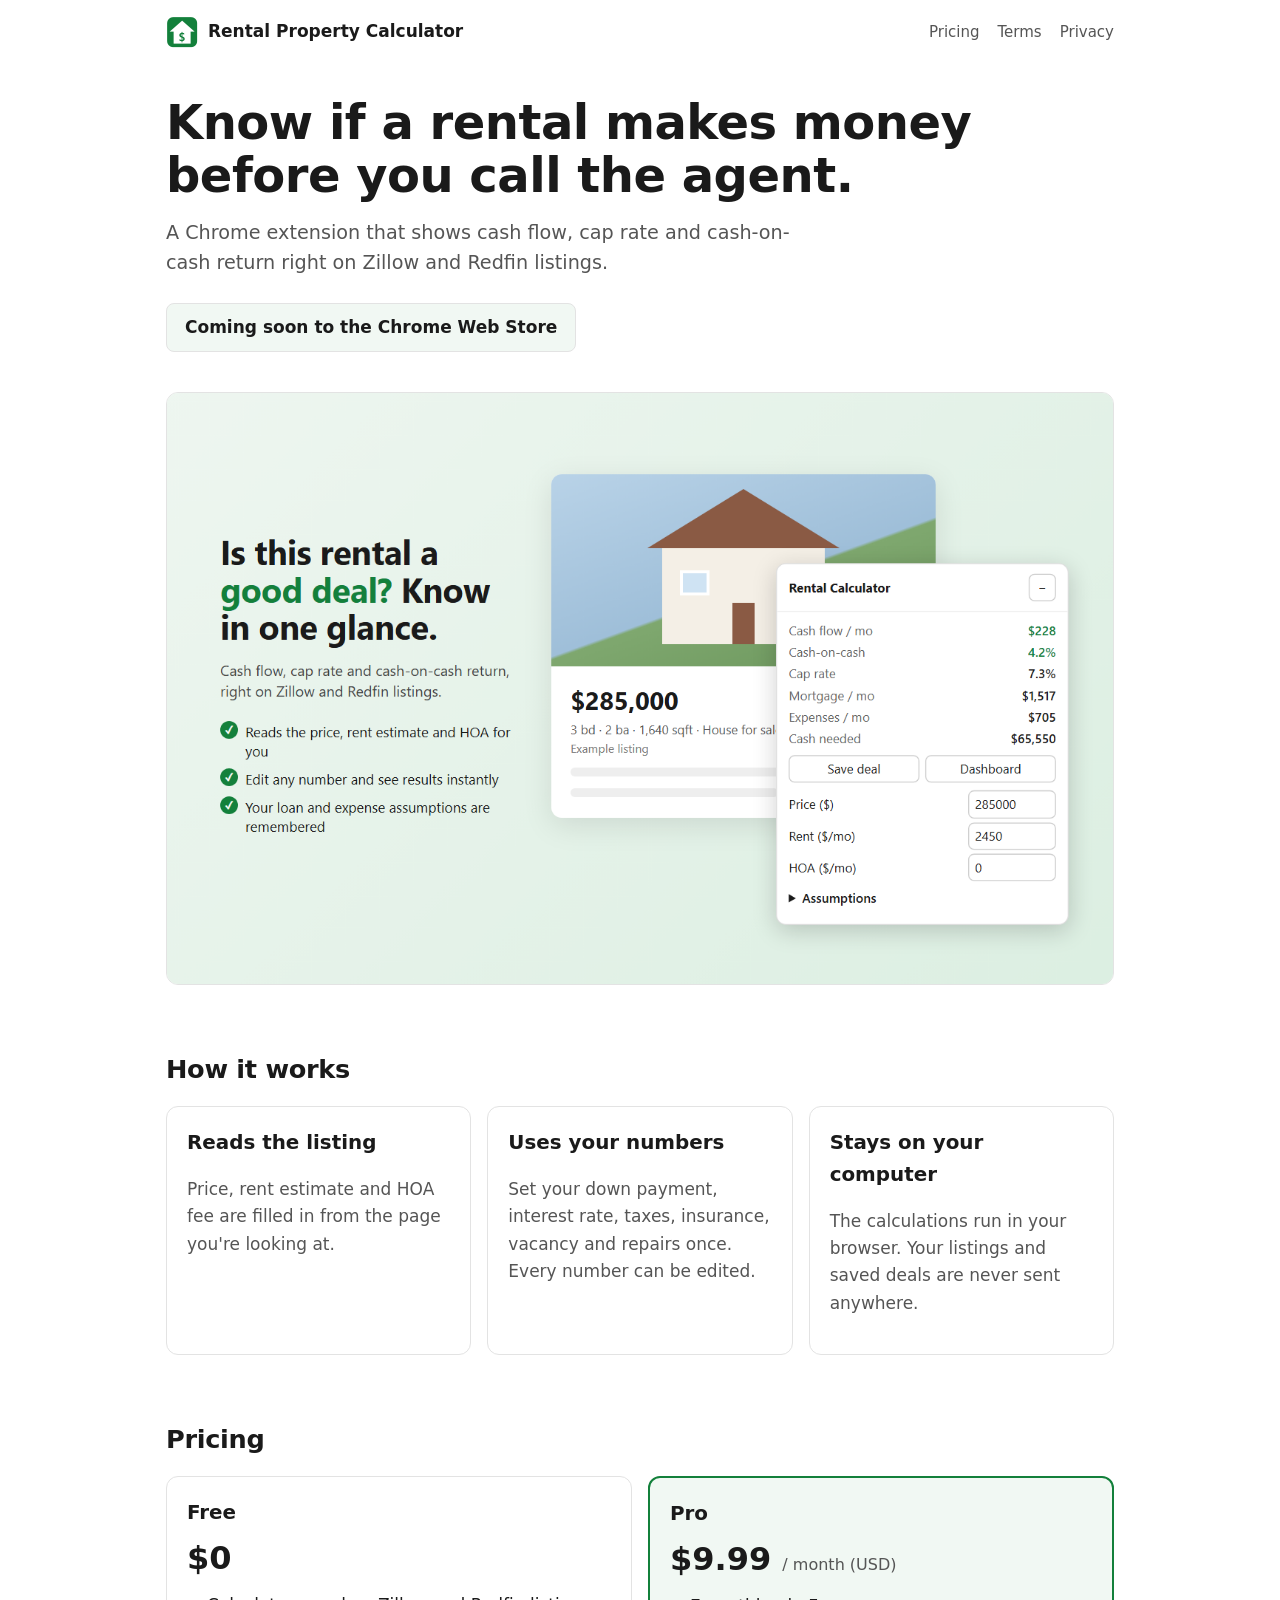
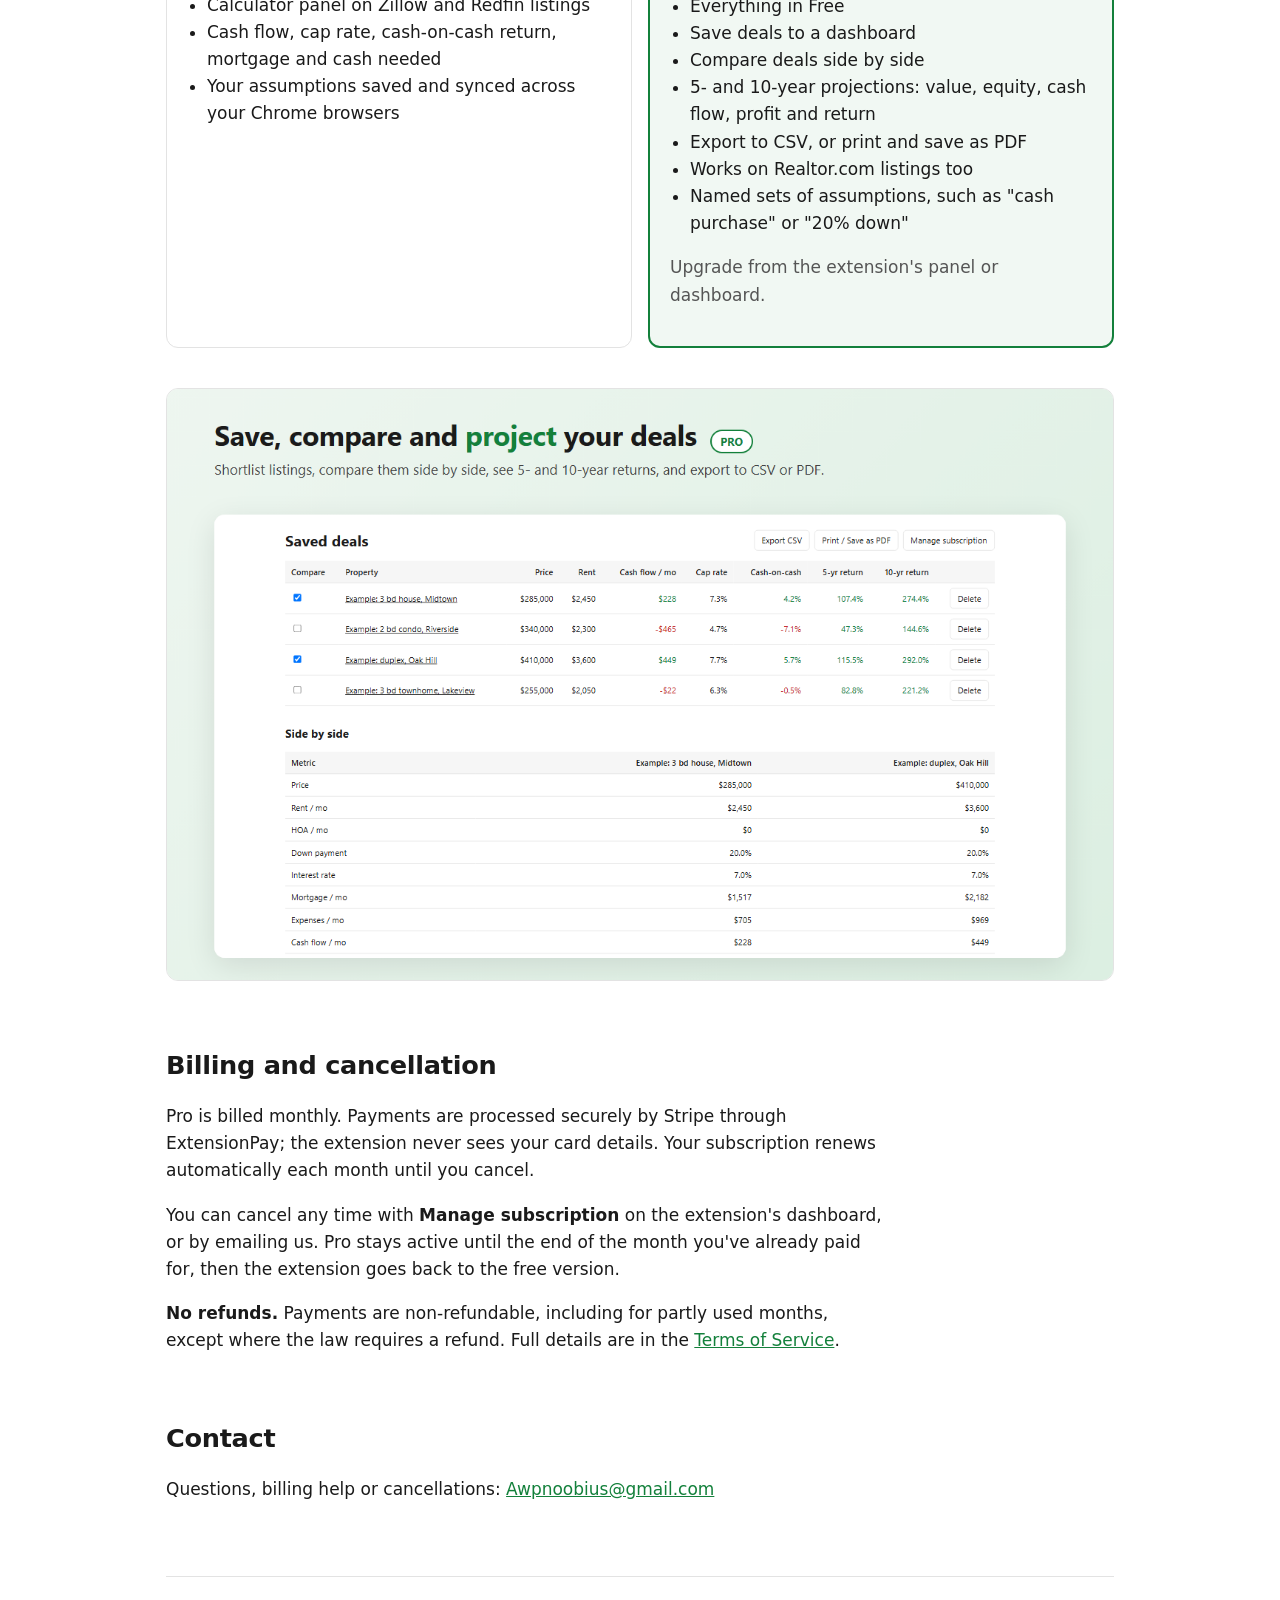
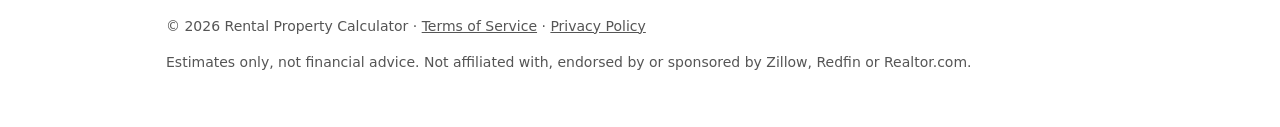
==== index.html @ 755f63ac "Add product website for Rental Property Calculator Home page with pricing and billing terms, Terms o" ====
<!doctype html>
<html lang="en">
<head>
<meta charset="utf-8">
<meta name="viewport" content="width=device-width, initial-scale=1">
<title>Rental Property Calculator</title>
<meta name="description" content="A Chrome extension that shows cash flow, cap rate and cash-on-cash return right on Zillow and Redfin listings.">
<link rel="icon" href="icon.png">
<link rel="stylesheet" href="style.css">
</head>
<body>
<div class="wrap">
  <header class="top">
    <a class="brand" href="./"><img src="icon.png" alt="">Rental Property Calculator</a>
    <nav><a href="#pricing">Pricing</a><a href="terms.html">Terms</a><a href="privacy-policy.html">Privacy</a></nav>
  </header>

  <main>
    <h1>Know if a rental makes money before you call the agent.</h1>
    <p class="lead">A Chrome extension that shows cash flow, cap rate and cash-on-cash return right on Zillow and Redfin listings.</p>
    <span class="button soon">Coming soon to the Chrome Web Store</span>
    <img class="shot" src="screenshot-1-calculator.png" width="1280" height="800"
      alt="The calculator panel on a home listing, showing monthly cash flow, cash-on-cash return and cap rate.">

    <h2>How it works</h2>
    <div class="grid">
      <div class="card"><h3>Reads the listing</h3><p class="muted">Price, rent estimate and HOA fee are filled in from the page you're looking at.</p></div>
      <div class="card"><h3>Uses your numbers</h3><p class="muted">Set your down payment, interest rate, taxes, insurance, vacancy and repairs once. Every number can be edited.</p></div>
      <div class="card"><h3>Stays on your computer</h3><p class="muted">The calculations run in your browser. Your listings and saved deals are never sent anywhere.</p></div>
    </div>

    <h2 id="pricing">Pricing</h2>
    <div class="grid">
      <div class="card">
        <h3>Free</h3>
        <p class="price">$0</p>
        <ul>
          <li>Calculator panel on Zillow and Redfin listings</li>
          <li>Cash flow, cap rate, cash-on-cash return, mortgage and cash needed</li>
          <li>Your assumptions saved and synced across your Chrome browsers</li>
        </ul>
      </div>
      <div class="card pro">
        <h3>Pro</h3>
        <p class="price">$9.99 <span>/ month (USD)</span></p>
        <ul>
          <li>Everything in Free</li>
          <li>Save deals to a dashboard</li>
          <li>Compare deals side by side</li>
          <li>5- and 10-year projections: value, equity, cash flow, profit and return</li>
          <li>Export to CSV, or print and save as PDF</li>
          <li>Works on Realtor.com listings too</li>
          <li>Named sets of assumptions, such as "cash purchase" or "20% down"</li>
        </ul>
        <p class="muted">Upgrade from the extension's panel or dashboard.</p>
      </div>
    </div>
    <img class="shot" src="screenshot-2-dashboard.png" width="1280" height="800"
      alt="The Pro dashboard listing saved deals with cash flow and 5- and 10-year returns, and two deals compared side by side.">

    <h2 id="billing">Billing and cancellation</h2>
    <div class="narrow">
      <p>Pro is billed monthly. Payments are processed securely by Stripe through ExtensionPay; the extension never sees your card details. Your subscription renews automatically each month until you cancel.</p>
      <p>You can cancel any time with <strong>Manage subscription</strong> on the extension's dashboard, or by emailing us. Pro stays active until the end of the month you've already paid for, then the extension goes back to the free version.</p>
      <p><strong>No refunds.</strong> Payments are non-refundable, including for partly used months, except where the law requires a refund. Full details are in the <a href="terms.html">Terms of Service</a>.</p>
    </div>

    <h2 id="contact">Contact</h2>
    <p class="narrow">Questions, billing help or cancellations: <a href="mailto:Awpnoobius@gmail.com">Awpnoobius@gmail.com</a></p>
  </main>

  <footer>
    <p>© 2026 Rental Property Calculator · <a href="terms.html">Terms of Service</a> · <a href="privacy-policy.html">Privacy Policy</a></p>
    <p>Estimates only, not financial advice. Not affiliated with, endorsed by or sponsored by Zillow, Redfin or Realtor.com.</p>
  </footer>
</div>
</body>
</html>
---- style.css ----
/* Shared by index.html and terms.html. Colours match the extension's panel and icon. */
:root { --bg: #fff; --fg: #1a1a1a; --muted: #555; --line: #e3e3e3; --soft: #f1f8f3; --accent: #13803b; --on-accent: #fff; }
@media (prefers-color-scheme: dark) {
  :root { --bg: #161616; --fg: #eee; --muted: #aaa; --line: #333; --soft: #1d2a21; --accent: #5fd27f; --on-accent: #0b1f12; }
}
* { box-sizing: border-box; }
body { margin: 0; background: var(--bg); color: var(--fg); font: 17px/1.6 system-ui, "Segoe UI", sans-serif; }
a { color: var(--accent); }
img { max-width: 100%; height: auto; display: block; }
.wrap { max-width: 980px; margin: 0 auto; padding: 0 16px; }
.narrow { max-width: 720px; }

.top { display: flex; flex-wrap: wrap; gap: 8px 20px; justify-content: space-between; align-items: center; padding: 16px 0; }
.brand { display: flex; align-items: center; gap: 10px; font-weight: 700; color: inherit; text-decoration: none; }
.brand img { width: 32px; height: 32px; border-radius: 7px; }
nav { display: flex; gap: 18px; font-size: 15px; }
nav a { color: var(--muted); text-decoration: none; }
nav a:hover { color: var(--fg); }

h1 { font-size: clamp(2rem, 5vw, 3rem); line-height: 1.1; letter-spacing: -0.5px; margin: 32px 0 16px; }
h2 { font-size: 1.6rem; margin: 64px 0 16px; letter-spacing: -0.3px; }
h3 { margin: 0 0 4px; }
.lead { font-size: 1.2rem; color: var(--muted); max-width: 640px; margin: 0 0 24px; }
.muted { color: var(--muted); }

.button { display: inline-block; padding: 10px 18px; border-radius: 8px; font-weight: 600; text-decoration: none;
  background: var(--accent); color: var(--on-accent); }
.button.soon { background: var(--soft); color: var(--fg); border: 1px solid var(--line); }

.shot { margin: 40px 0 0; border-radius: 12px; border: 1px solid var(--line); overflow: hidden; }

.grid { display: grid; gap: 16px; grid-template-columns: repeat(auto-fit, minmax(260px, 1fr)); }
.card { border: 1px solid var(--line); border-radius: 12px; padding: 20px; }
.card.pro { border: 2px solid var(--accent); background: var(--soft); }
.price { font-size: 2rem; font-weight: 700; margin: 4px 0 8px; }
.price span { font-size: 1rem; font-weight: 400; color: var(--muted); }
.card ul { padding-left: 20px; margin: 8px 0 0; }

footer { border-top: 1px solid var(--line); margin-top: 72px; padding: 24px 0 40px; font-size: 14px; color: var(--muted); }
footer a { color: inherit; }
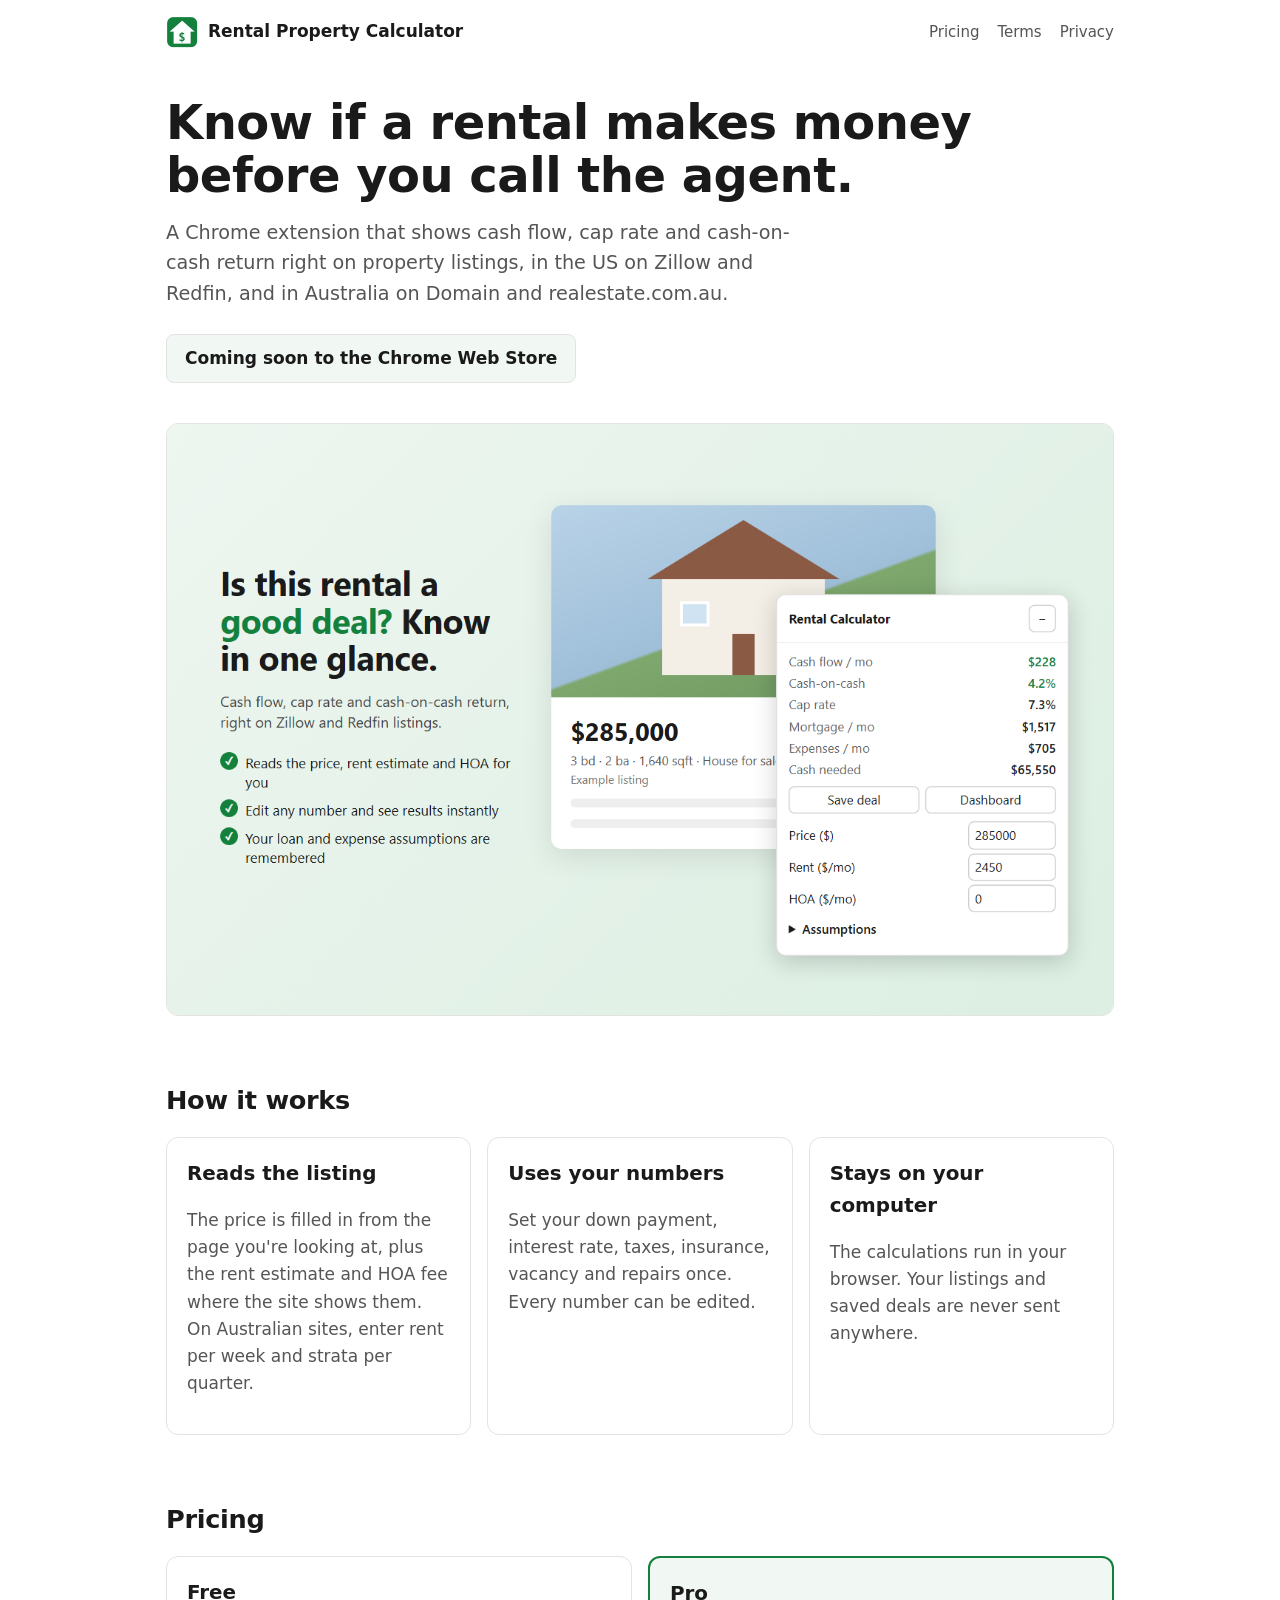
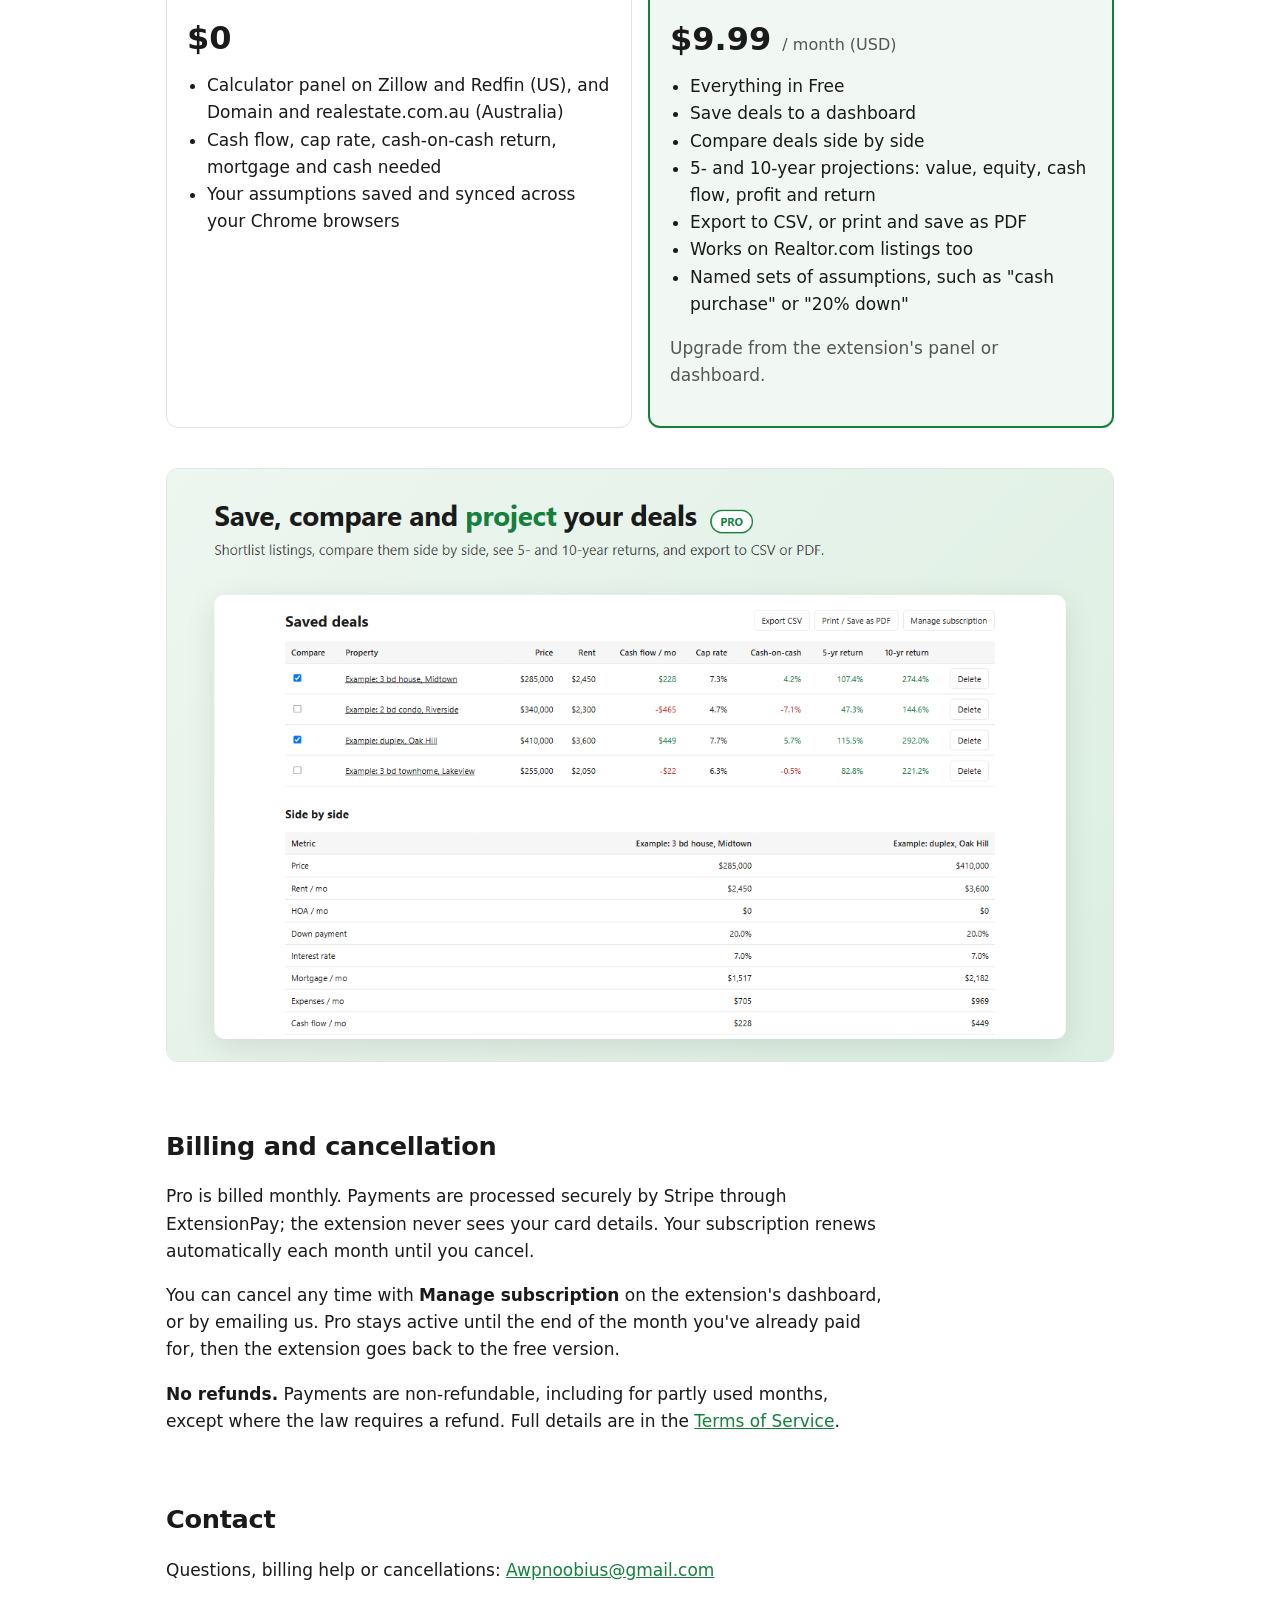
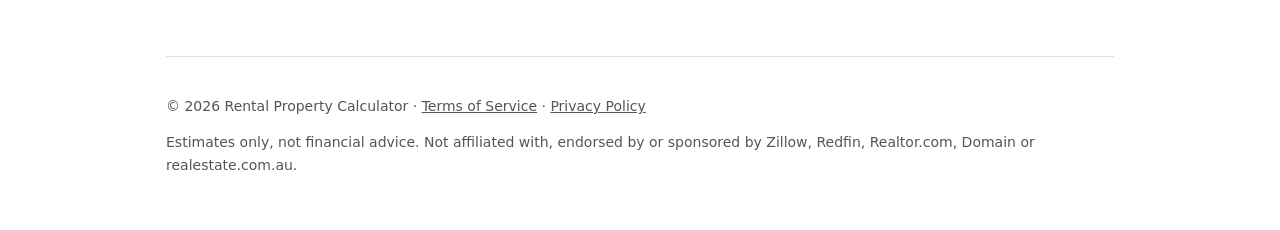
==== commit dd103a54: "Add Australian sites (Domain, realestate.com.au) to site and policies Co-Authored-By: Claude Opus 5." ====
--- a/index.html
+++ b/index.html
@@ -4,7 +4,7 @@
 <meta charset="utf-8">
 <meta name="viewport" content="width=device-width, initial-scale=1">
 <title>Rental Property Calculator</title>
-<meta name="description" content="A Chrome extension that shows cash flow, cap rate and cash-on-cash return right on Zillow and Redfin listings.">
+<meta name="description" content="A Chrome extension that shows cash flow, cap rate and cash-on-cash return right on Zillow, Redfin, Domain and realestate.com.au listings.">
 <link rel="icon" href="icon.png">
 <link rel="stylesheet" href="style.css">
 </head>
@@ -17,14 +17,15 @@
 
   <main>
     <h1>Know if a rental makes money before you call the agent.</h1>
-    <p class="lead">A Chrome extension that shows cash flow, cap rate and cash-on-cash return right on Zillow and Redfin listings.</p>
+    <p class="lead">A Chrome extension that shows cash flow, cap rate and cash-on-cash return right on property listings,
+      in the US on Zillow and Redfin, and in Australia on Domain and realestate.com.au.</p>
     <span class="button soon">Coming soon to the Chrome Web Store</span>
     <img class="shot" src="screenshot-1-calculator.png" width="1280" height="800"
       alt="The calculator panel on a home listing, showing monthly cash flow, cash-on-cash return and cap rate.">
 
     <h2>How it works</h2>
     <div class="grid">
-      <div class="card"><h3>Reads the listing</h3><p class="muted">Price, rent estimate and HOA fee are filled in from the page you're looking at.</p></div>
+      <div class="card"><h3>Reads the listing</h3><p class="muted">The price is filled in from the page you're looking at, plus the rent estimate and HOA fee where the site shows them. On Australian sites, enter rent per week and strata per quarter.</p></div>
       <div class="card"><h3>Uses your numbers</h3><p class="muted">Set your down payment, interest rate, taxes, insurance, vacancy and repairs once. Every number can be edited.</p></div>
       <div class="card"><h3>Stays on your computer</h3><p class="muted">The calculations run in your browser. Your listings and saved deals are never sent anywhere.</p></div>
     </div>
@@ -35,7 +36,7 @@
         <h3>Free</h3>
         <p class="price">$0</p>
         <ul>
-          <li>Calculator panel on Zillow and Redfin listings</li>
+          <li>Calculator panel on Zillow and Redfin (US), and Domain and realestate.com.au (Australia)</li>
           <li>Cash flow, cap rate, cash-on-cash return, mortgage and cash needed</li>
           <li>Your assumptions saved and synced across your Chrome browsers</li>
         </ul>
@@ -71,7 +72,7 @@
 
   <footer>
     <p>© 2026 Rental Property Calculator · <a href="terms.html">Terms of Service</a> · <a href="privacy-policy.html">Privacy Policy</a></p>
-    <p>Estimates only, not financial advice. Not affiliated with, endorsed by or sponsored by Zillow, Redfin or Realtor.com.</p>
+    <p>Estimates only, not financial advice. Not affiliated with, endorsed by or sponsored by Zillow, Redfin, Realtor.com, Domain or realestate.com.au.</p>
   </footer>
 </div>
 </body>
